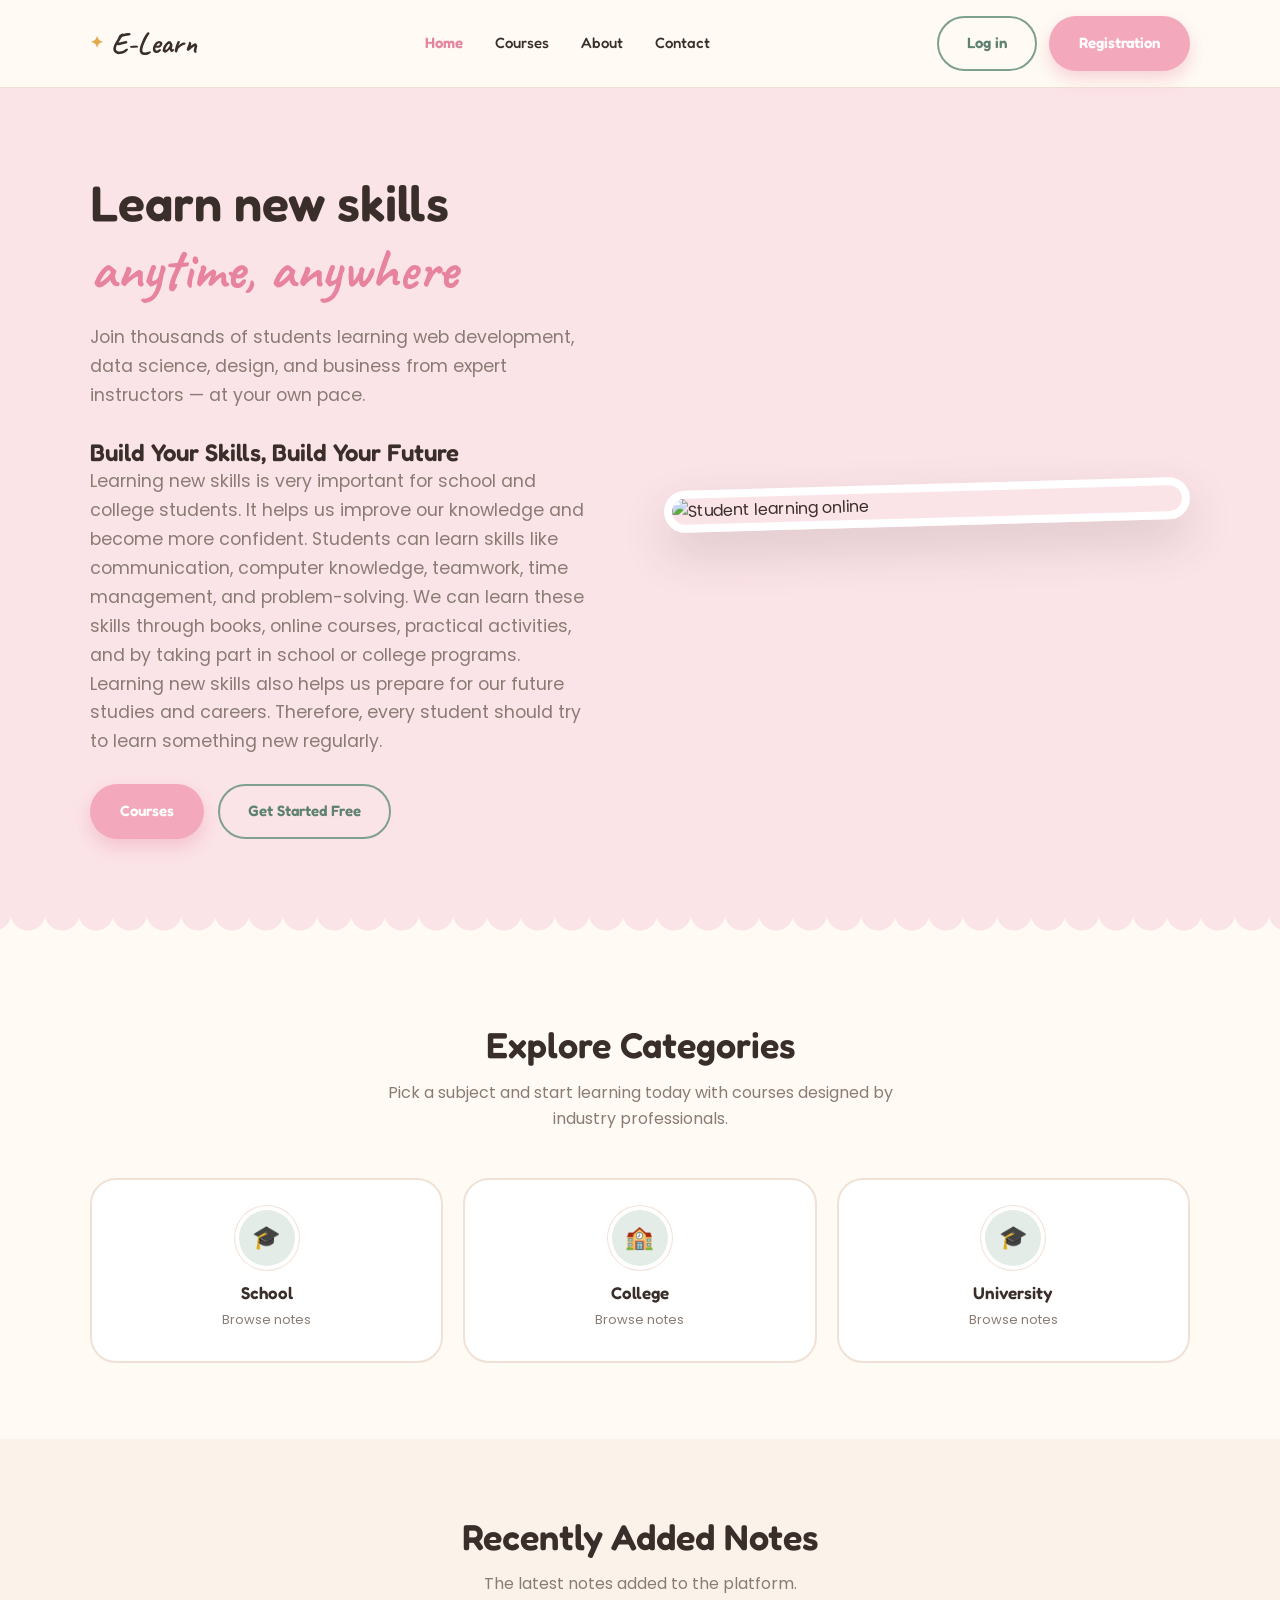
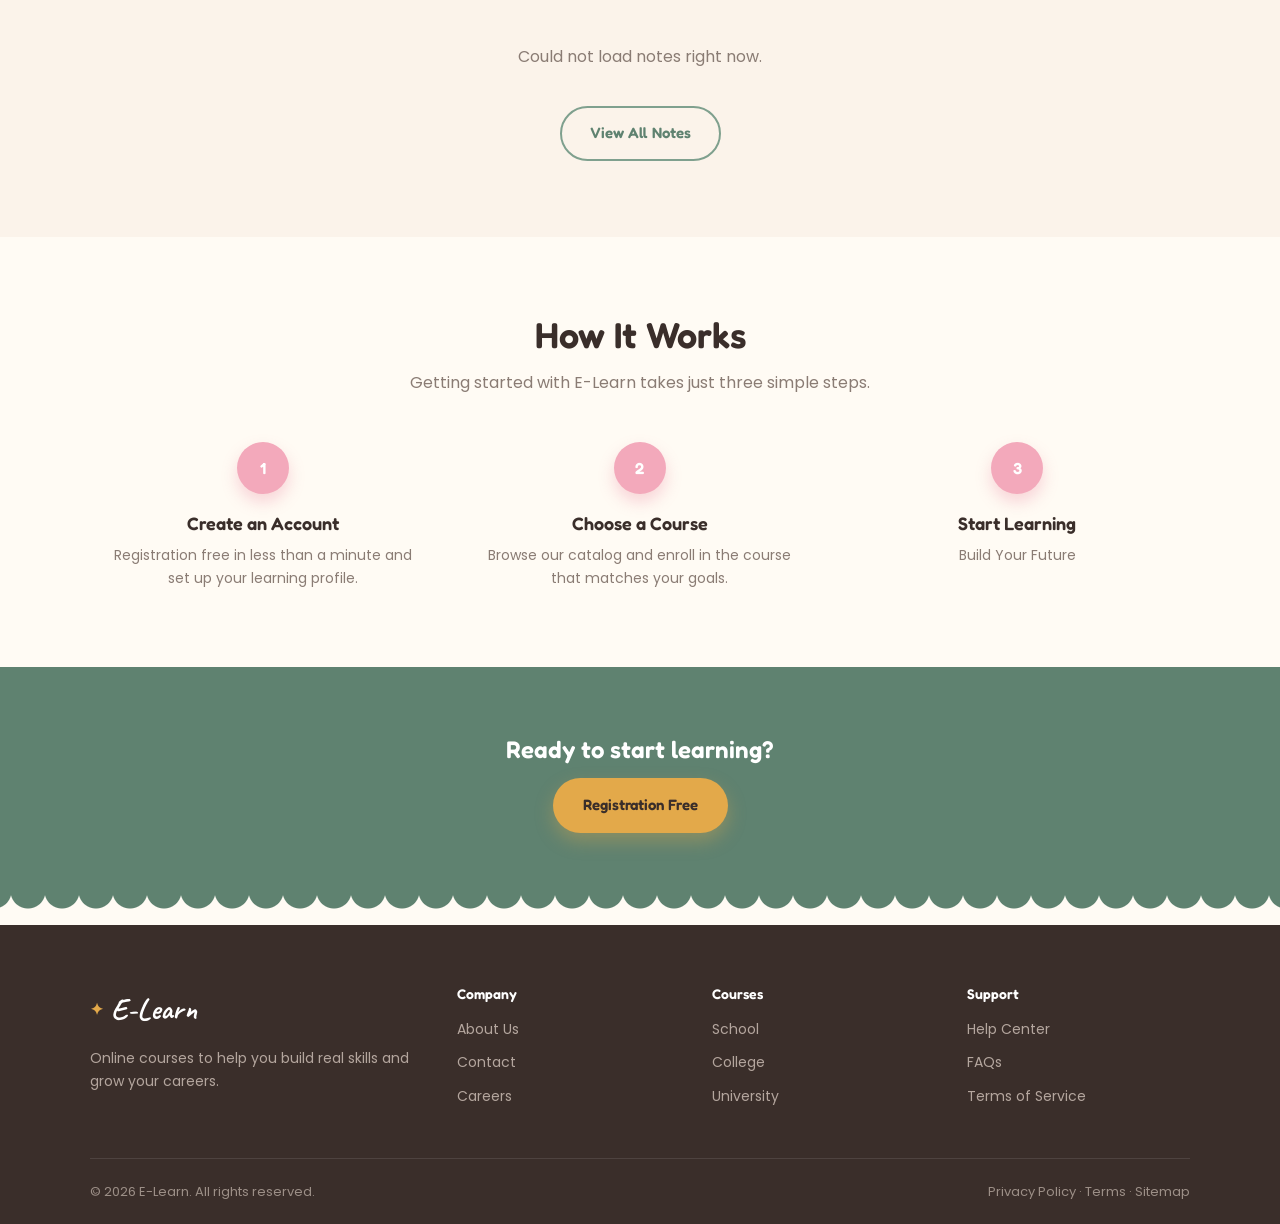
==== Frontend/index.html @ 2ed0da72 "Add files via upload" ====
<!DOCTYPE html>
<html lang="en">
<head>
<meta charset="UTF-8">
<meta name="viewport" content="width=device-width, initial-scale=1.0">
<title>E-Learn - Online Courses</title>
<link rel="stylesheet" href="style.css">
</head>
<body>

<header>
  <nav class="navbar">
    <a href="index.html" class="logo">E-Learn</a>
    <button class="menu-toggle" id="menuToggle" aria-label="Toggle menu">
      <span></span><span></span><span></span>
    </button>
    <ul class="nav-menu" id="navMenu">
      <li><a href="index.html" class="active">Home</a></li>
      <li><a href="courses.html">Courses</a></li>
      <li><a href="about.html">About</a></li>
      <li><a href="contact.html">Contact</a></li>
    </ul>
    <div class="nav-actions" id="navActions">
      <a href="login.html" class="btn btn-outline">Log in</a>
      <a href="signup.html" class="btn btn-primary">Registration</a>
    </div>
  </nav>
</header>

<main>

  <!-- Hero -->
  <section class="hero">
    <div class="container hero-grid">
      <div>
        <h1>Learn new skills <span>anytime, anywhere</span></h1>
        <p>Join thousands of students learning web development, data science, design, 
          and business from expert instructors — at your own pace.</p>
        <h2>Build Your Skills, Build Your Future</h2>

        <p>Learning new skills is very important for school and college students. 
          It helps us improve our knowledge and become more confident. 
          Students can learn skills like communication, computer knowledge, teamwork, 
          time management, and problem-solving. We can learn these skills through books,
           online courses, practical activities, and by taking part in school or 
           college programs. Learning new skills also helps us prepare for 
           our future studies and careers. Therefore, every student should try to
            learn something new regularly.</p>
        <div class="hero-buttons">
          <a href="courses.html" class="btn btn-primary">Courses</a>
          <a href="signup.html" class="btn btn-outline">Get Started Free</a>
        </div>
      </div>
      <div class="hero-img">
        <img src="https://images.unsplash.com/photo-1522202176988-66273c2fd55f?w=600&h=440&fit=crop" alt="Student learning online">
      </div>
    </div>
  </section>

  <!-- Categories -->
  <section class="section">
    <div class="container">
      <h2 class="section-title">Explore Categories</h2>
      <p class="section-subtitle">Pick a subject and start learning today with courses designed by industry professionals.</p>
      <div class="categories-grid" id="homeCategoriesGrid">
        <a href="courses.html?category=school" class="category-card">
          <div class="category-icon">&#127891;</div>
          <h3>School</h3>
          <p id="countSchool">Loading...</p>
        </a>
        <a href="courses.html?category=college" class="category-card">
          <div class="category-icon">&#127979;</div>
          <h3>College</h3>
          <p id="countCollege">Loading...</p>
        </a>
        <a href="courses.html?category=university" class="category-card">
          <div class="category-icon">&#127891;</div>
          <h3>University</h3>
          <p id="countUniversity">Loading...</p>
        </a>
      </div>
      <style>#homeCategoriesGrid{grid-template-columns:repeat(3, 1fr);}</style>
    </div>
  </section>

  <!-- Featured Courses -->
  <section class="section" style="background:var(--bg-light);">
    <div class="container">
      <h2 class="section-title">Recently Added Notes</h2>
      <p class="section-subtitle">The latest notes added to the platform.</p>
      <div class="courses-grid" id="featuredCoursesGrid">
        <p style="color:var(--text-light); text-align:center; grid-column:1/-1;">Loading...</p>
      </div>
      <div style="text-align:center; margin-top:36px;">
        <a href="courses.html" class="btn btn-outline">View All Notes</a>
      </div>
    </div>
  </section>

  <!-- How it works -->
  <section class="section">
    <div class="container">
      <h2 class="section-title">How It Works</h2>
      <p class="section-subtitle">Getting started with E-Learn takes just three simple steps.</p>
      <div class="steps-grid">
        <div class="step-card">
          <div class="step-number">1</div>
          <h3>Create an Account</h3>
          <p>Registration free in less than a minute and set up your learning profile.</p>
        </div>
        <div class="step-card">
          <div class="step-number">2</div>
          <h3>Choose a Course</h3>
          <p>Browse our catalog and enroll in the course that matches your goals.</p>
        </div>
        <div class="step-card">
          <div class="step-number">3</div>
          <h3>Start Learning</h3>
          <p>Build Your Future</p>
        </div>
      </div>
    </div>
  </section>

  <!-- CTA -->
  <section class="cta-band">
    <div class="container">
      <h2>Ready to start learning?</h2>
      <a href="signup.html" class="btn btn-primary">Registration Free</a>
    </div>
  </section>

</main>

<footer>
  <div class="container">
    <div class="footer-grid">
      <div class="footer-brand">
        <a href="index.html" class="logo" style="color:#fff;">E-Learn</a>
        <p>Online courses to help you build real skills and grow your careers.</p>
      </div>
      <div class="footer-col">
        <h4>Company</h4>
        <a href="about.html">About Us</a>
        <a href="contact.html">Contact</a>
        <a href="courses.html">Careers</a>
      </div>
      <div class="footer-col">
        <h4>Courses</h4>
        <a href="courses.html">School</a>
        <a href="courses.html">College</a>
        <a href="courses.html">University</a>
      </div>
      <div class="footer-col">
        <h4>Support</h4>
        <a href="contact.html">Help Center</a>
        <a href="Faqs.html">FAQs</a>
        <a href="Terms.html">Terms of Service</a>
      </div>
    </div>
    <div class="footer-bottom">
      <span>&copy; 2026 E-Learn. All rights reserved.</span>
      <span><a href="privacy.html">Privacy Policy</a> &middot; <a href="Terms.html">Terms</a> &middot; <a href="sitemap.html">Sitemap</a></span>
    </div>
  </div>
</footer>

<script src="Script.js"></script>
</body>
</html>
---- Frontend/style.css ----
/* ============================================================
   E-Learn — visual language
   Theme: soft, playful, boutique-inspired. Blush pink + sage
   green + warm cream, a handwritten script accent paired with a
   chunky rounded display face, scalloped wave dividers between
   sections, and "sticker" badges with a white ring border.
   Every class name below is unchanged from before, so no HTML/JS
   needs to change.
   ============================================================ */

@import url('https://fonts.googleapis.com/css2?family=Fredoka:wght@500;600;700&family=Poppins:wght@400;500;600;700&family=Caveat:wght@600;700&display=swap');

/* ===== Reset & Base ===== */
*{margin:0; padding:0; box-sizing:border-box;}

:root{
  --ink:#3A2E2A;
  --blush:#FBE4E8;
  --blush-deep:#F3A9BB;
  --blush-darker:#E8839D;
  --sage:#7FA08E;
  --sage-dark:#5F8270;
  --sage-light:#E3ECE6;
  --cream:#FFFBF4;
  --gold:#E3A94A;
  --gold-dark:#C88F35;

  --text:#3A2E2A;
  --text-light:#8A7C74;
  --bg:#FFFBF4;
  --bg-light:#FBF3EA;
  --border:#F0E1D6;
  --success:#5F8270;
  --warning:#E3A94A;
  --error:#DC2626;

  --radius:16px;
  --radius-lg:26px;
  --font-display:'Fredoka', 'Poppins', sans-serif;
  --font-body:'Poppins', 'Segoe UI', Arial, sans-serif;
  --font-hand:'Caveat', cursive;

  --shadow-sm:0 2px 8px rgba(58,46,42,.06);
  --shadow-md:0 10px 26px rgba(58,46,42,.10);
  --shadow-lg:0 20px 48px rgba(58,46,42,.16);
}

html{scroll-behavior:smooth;}

body{
  font-family:var(--font-body);
  color:var(--text);
  background:var(--bg);
  line-height:1.65;
  -webkit-font-smoothing:antialiased;
}

a{text-decoration:none; color:inherit;}
ul{list-style:none;}
img{max-width:100%; display:block;}

:focus-visible{
  outline:2.5px solid var(--sage-dark);
  outline-offset:2px;
  border-radius:4px;
}

.container{
  max-width:1140px;
  margin:0 auto;
  padding:0 20px;
}

h1,h2,h3,h4{
  font-family:var(--font-display);
  font-weight:600;
  line-height:1.24;
  color:var(--ink);
}

p{color:var(--text-light);}

/* Reusable scalloped "wave" edge — the site's recurring signature
   transition between a colored band and the section after it. */
.section-title, .about-hero h1, .course-hero h1, .hero h1{position:relative;}

.btn{
  display:inline-block;
  padding:13px 28px;
  border-radius:999px;
  font-family:var(--font-display);
  font-weight:600;
  font-size:15px;
  border:2px solid transparent;
  cursor:pointer;
  transition:transform .18s ease, box-shadow .18s ease, background .18s ease, color .18s ease, border-color .18s ease;
}
.btn-primary{
  background:var(--blush-deep);
  color:#fff;
  box-shadow:0 8px 18px rgba(232,131,157,.35);
}
.btn-primary:hover{
  background:var(--blush-darker);
  transform:translateY(-2px) rotate(-.5deg);
  box-shadow:0 12px 24px rgba(232,131,157,.4);
}
.btn-primary:active{transform:translateY(0);}
.btn-outline{border-color:var(--sage); color:var(--sage-dark); background:transparent;}
.btn-outline:hover{
  background:var(--sage);
  color:#fff;
  border-color:var(--sage);
  transform:translateY(-2px) rotate(.5deg);
  box-shadow:var(--shadow-md);
}
.btn-block{width:100%; text-align:center;}

.section{padding:76px 0;}
.section-title{
  text-align:center;
  margin-bottom:12px;
  font-size:clamp(27px, 3.4vw, 36px);
}
.section-subtitle{text-align:center; margin-bottom:46px; max-width:560px; margin-left:auto; margin-right:auto;}

/* ===== Header ===== */
header{
  border-bottom:1px solid var(--border);
  background:rgba(255,251,244,.9);
  backdrop-filter:blur(8px);
  position:sticky;
  top:0;
  z-index:100;
}
.navbar{
  display:flex;
  align-items:center;
  justify-content:space-between;
  padding:16px 20px;
  max-width:1140px;
  margin:0 auto;
}
.logo{
  font-family:var(--font-hand);
  font-size:30px;
  font-weight:700;
  color:var(--ink);
  display:flex;
  align-items:center;
  gap:2px;
}
.logo::before{
  content:"\2726";
  color:var(--gold);
  font-size:16px;
  margin-right:6px;
}
.nav-menu{
  display:flex;
  gap:32px;
  font-family:var(--font-display);
  font-weight:500;
  font-size:15px;
}
.nav-menu a{
  color:var(--text);
  padding:6px 0;
}
.nav-menu a.active{
  color:var(--blush-darker);
  font-weight:600;
}
.nav-actions{display:flex; align-items:center; gap:12px;}

.menu-toggle{
  display:none;
  flex-direction:column;
  gap:5px;
  background:none;
  border:none;
  cursor:pointer;
  padding:4px;
}
.menu-toggle span{
  width:24px; height:2px; background:var(--text); border-radius:2px;
}

/* ===== Hero ===== */
.hero{
  background:var(--blush);
  padding:84px 0 108px;
  position:relative;
  overflow:hidden;
}
.hero::after{
  content:"";
  position:absolute;
  bottom:0; left:0; right:0;
  height:34px;
  background-image:radial-gradient(circle at 17px 0, transparent 17px, var(--bg) 18px);
  background-size:34px 34px;
  background-repeat:repeat-x;
  background-position:bottom;
}
.hero-grid{
  display:grid;
  grid-template-columns:1fr 1fr;
  gap:48px;
  align-items:center;
  position:relative;
  z-index:1;
}
.hero h1{
  font-size:clamp(34px, 4.4vw, 50px);
  margin-bottom:18px;
}
.hero h1 span{
  font-family:var(--font-hand);
  color:var(--blush-darker);
  font-weight:700;
  font-size:1.15em;
}
.hero p{
  font-size:17.5px;
  margin-bottom:28px;
  max-width:46ch;
}
.hero-buttons{display:flex; gap:14px; flex-wrap:wrap;}
.hero-stats{
  display:flex;
  gap:40px;
  margin-top:40px;
  flex-wrap:wrap;
}
.hero-stats div strong{
  display:block;
  font-family:var(--font-display);
  font-size:26px;
  color:var(--ink);
}
.hero-stats div span{
  font-size:13px;
  color:var(--text-light);
}
.hero-img{
  border-radius:var(--radius-lg);
  overflow:hidden;
  box-shadow:var(--shadow-lg);
  transform:rotate(-1.6deg);
  border:8px solid #fff;
}
.hero-img img{width:100%; height:100%; object-fit:cover;}

/* ===== Categories ===== */
.categories-grid{
  display:grid;
  grid-template-columns:repeat(4, 1fr);
  gap:20px;
}
.category-card{
  display:block;
  color:inherit;
  border:2px solid var(--border);
  border-radius:var(--radius-lg);
  padding:30px 20px;
  text-align:center;
  background:#fff;
  transition:box-shadow .22s ease, transform .22s ease, border-color .22s ease;
}
.category-card:hover{
  box-shadow:var(--shadow-md);
  transform:translateY(-4px) rotate(-1deg);
  border-color:var(--blush-deep);
}
.category-icon{
  width:56px; height:56px;
  border-radius:50%;
  background:var(--sage-light);
  color:var(--sage-dark);
  display:flex; align-items:center; justify-content:center;
  font-size:23px;
  margin:0 auto 16px;
  box-shadow:0 0 0 4px #fff, 0 0 0 5px var(--border);
}
.category-card h3{font-family:var(--font-display); font-size:17px; margin-bottom:6px;}
.category-card p{font-size:13px; color:var(--text-light);}

/* ===== Course Cards ===== */
.courses-grid{
  display:grid;
  grid-template-columns:repeat(3, 1fr);
  gap:26px;
}
.course-card{
  display:block;
  border:2px solid var(--border);
  border-radius:var(--radius-lg);
  overflow:hidden;
  background:#fff;
  transition:box-shadow .22s ease, transform .22s ease, border-color .22s ease;
}
.course-card:hover{
  box-shadow:var(--shadow-lg);
  transform:translateY(-5px) rotate(-.6deg);
  border-color:var(--blush-deep);
}
.course-thumb{
  height:150px;
  background:linear-gradient(135deg, var(--sage), #A9C3B4);
  display:flex; align-items:center; justify-content:center;
  color:#fff;
  font-family:var(--font-display);
  font-size:14px;
  font-weight:600;
  letter-spacing:.03em;
  text-transform:uppercase;
}
.course-body{padding:22px;}
.course-tag{
  display:inline-block;
  font-family:var(--font-display);
  font-size:11px;
  font-weight:600;
  color:var(--gold-dark);
  background:#FCEFD9;
  padding:5px 13px;
  border-radius:999px;
  margin-bottom:12px;
  text-transform:uppercase;
  box-shadow:0 0 0 2px #fff, 0 0 0 3px #F3DFB4;
}
.course-card h3{font-size:18.5px; margin-bottom:8px; line-height:1.35;}
.course-card p.desc{font-size:14px; margin-bottom:16px;}
.course-meta{
  display:flex;
  justify-content:space-between;
  align-items:center;
  font-size:13px;
  color:var(--text-light);
  border-top:2px dotted var(--border);
  padding-top:14px;
}
.course-price{font-family:var(--font-display); font-weight:600; color:var(--blush-darker); font-size:17px;}
.rating{color:var(--warning); font-size:13px;}

/* ===== Filters (courses page) ===== */
.filters-bar{
  display:flex;
  gap:12px;
  flex-wrap:wrap;
  margin-bottom:36px;
  align-items:center;
  justify-content:space-between;
}
.filter-tags{display:flex; gap:10px; flex-wrap:wrap;}
.filter-tag{
  padding:9px 20px;
  border:2px solid var(--border);
  border-radius:999px;
  font-family:var(--font-display);
  font-size:13px;
  font-weight:600;
  cursor:pointer;
  background:#fff;
  color:var(--text);
  transition:all .18s ease;
}
.filter-tag.active,
.filter-tag:hover{
  background:var(--sage);
  border-color:var(--sage);
  color:#fff;
}
.search-box{
  display:flex;
  border:2px solid var(--border);
  border-radius:999px;
  overflow:hidden;
  background:#fff;
}
.search-box input{
  border:none;
  padding:10px 18px;
  font-size:14px;
  width:220px;
  outline:none;
  font-family:inherit;
}
.search-box button{
  background:var(--blush-deep);
  color:#fff;
  border:none;
  padding:0 20px;
  cursor:pointer;
  font-family:var(--font-display);
  font-weight:600;
}

/* ===== Steps / How it works ===== */
.steps-grid{
  display:grid;
  grid-template-columns:repeat(3, 1fr);
  gap:32px;
}
.step-card{text-align:center; padding:0 12px;}
.step-number{
  width:52px; height:52px;
  border-radius:50%;
  background:var(--blush-deep);
  color:#fff;
  display:flex; align-items:center; justify-content:center;
  font-family:var(--font-display);
  font-weight:600;
  margin:0 auto 18px;
  box-shadow:0 8px 16px rgba(232,131,157,.32);
}
.step-card h3{font-size:18px; margin-bottom:10px;}
.step-card p{font-size:14px;}

/* ===== Testimonials ===== */
.testimonials-grid{
  display:grid;
  grid-template-columns:repeat(3, 1fr);
  gap:24px;
}
.testimonial-card{
  border:2px solid var(--border);
  border-radius:var(--radius-lg);
  padding:28px;
  background:#fff;
  position:relative;
}
.testimonial-card::before{
  content:"\201C";
  position:absolute;
  top:6px; left:22px;
  font-family:var(--font-hand);
  font-size:56px;
  color:var(--blush);
  line-height:1;
  z-index:0;
}
.testimonial-card p.quote{
  color:var(--text);
  font-size:14.5px;
  margin-bottom:20px;
  position:relative;
  z-index:1;
}
.testimonial-person{
  display:flex; align-items:center; gap:12px;
}
.avatar{
  width:40px; height:40px;
  border-radius:50%;
  background:var(--sage);
  color:#fff;
  display:flex; align-items:center; justify-content:center;
  font-weight:600;
  font-size:14px;
}
.testimonial-person strong{display:block; font-size:14px;}
.testimonial-person span{font-size:12px; color:var(--text-light);}

/* ===== CTA Band ===== */
.cta-band{
  background:var(--sage-dark);
  color:#fff;
  text-align:center;
  padding:68px 0 92px;
  position:relative;
  overflow:hidden;
}
.cta-band::after{
  content:"";
  position:absolute;
  bottom:0; left:0; right:0;
  height:34px;
  background-image:radial-gradient(circle at 17px 0, transparent 17px, var(--bg) 18px);
  background-size:34px 34px;
  background-repeat:repeat-x;
  background-position:bottom;
}
.cta-band h2{color:#fff; margin-bottom:14px; font-family:var(--font-display);}
.cta-band p{color:#D9E7DF; margin-bottom:26px;}
.cta-band .btn-primary{background:var(--gold); color:var(--ink); box-shadow:0 8px 18px rgba(227,169,74,.35);}
.cta-band .btn-primary:hover{background:var(--gold-dark); color:#fff;}

/* ===== Course Detail Page ===== */
.course-hero{
  background:var(--sage-light);
  padding:52px 0;
  border-bottom:2px solid var(--border);
}
.breadcrumb{font-size:13px; color:var(--text-light); margin-bottom:16px;}
.breadcrumb a{color:var(--sage-dark); font-weight:600;}
.course-hero h1{font-size:clamp(26px,3.2vw,34px); margin-bottom:14px; max-width:60ch;}
.course-hero-meta{
  display:flex; gap:24px; flex-wrap:wrap;
  font-size:14px; color:var(--text-light);
  margin-top:16px;
}
.course-hero-meta strong{color:var(--ink);}

.course-layout{
  display:grid;
  grid-template-columns:2fr 1fr;
  gap:40px;
  padding:52px 0;
  align-items:start;
}
.course-main h2{font-size:22px; margin:32px 0 16px;}
.course-main h2:first-child{margin-top:0;}
.course-main p{margin-bottom:14px;}
.course-main ul{margin-bottom:20px;}
.course-main ul li{
  padding:8px 0 8px 26px;
  position:relative;
  font-size:14.5px;
  color:var(--text);
  border-bottom:2px dotted var(--border);
}
.course-main ul li::before{
  content:"\2713";
  position:absolute; left:0; top:8px;
  color:var(--sage-dark);
  font-weight:700;
}

.curriculum-item{
  border:2px solid var(--border);
  border-radius:var(--radius);
  margin-bottom:10px;
  overflow:hidden;
  transition:border-color .18s ease;
}
.curriculum-item:hover{border-color:var(--blush-deep);}
.curriculum-head{
  display:flex; justify-content:space-between;
  padding:14px 18px;
  background:var(--bg-light);
  font-weight:600;
  font-size:14.5px;
}
.curriculum-head span{font-weight:400; color:var(--text-light); font-size:13px;}

.sidebar-card{
  border:2px solid var(--border);
  border-radius:var(--radius-lg);
  padding:26px;
  position:sticky;
  top:90px;
  box-shadow:var(--shadow-sm);
  background:#fff;
}
.sidebar-price{
  font-family:var(--font-display);
  font-size:32px;
  font-weight:600;
  margin-bottom:4px;
  color:var(--blush-darker);
}
.sidebar-price span{
  font-size:15px;
  font-weight:400;
  color:var(--text-light);
  text-decoration:line-through;
  margin-left:8px;
}
.sidebar-card .btn{margin:16px 0 20px;}
.sidebar-list li{
  display:flex; justify-content:space-between;
  font-size:13.5px;
  padding:11px 0;
  border-bottom:2px dotted var(--border);
  color:var(--text-light);
}
.sidebar-list li strong{color:var(--ink);}

/* ===== Forms (login/signup/contact) ===== */
.form-page{
  min-height:calc(100vh - 260px);
  padding:64px 20px 90px;
  display:flex;
  justify-content:center;
  align-items:flex-start;
  background:var(--blush);
  position:relative;
  overflow:hidden;
}
.form-page::after{
  content:"";
  position:absolute;
  bottom:0; left:0; right:0;
  height:34px;
  background-image:radial-gradient(circle at 17px 0, transparent 17px, var(--bg) 18px);
  background-size:34px 34px;
  background-repeat:repeat-x;
  background-position:bottom;
}
.form-card{
  width:100%;
  max-width:420px;
  border:2px solid var(--border);
  border-radius:var(--radius-lg);
  padding:40px 36px 36px;
  background:#fff;
  box-shadow:var(--shadow-lg);
  position:relative;
  overflow:hidden;
  z-index:1;
}
.form-card::before{
  content:"";
  position:absolute;
  top:0; left:0; right:0;
  height:7px;
  background:linear-gradient(90deg, var(--blush-deep), var(--gold), var(--sage));
}
.form-card h1{font-size:28px; margin-bottom:8px; text-align:center; font-family:var(--font-hand); font-weight:700;}
.form-card p.sub{text-align:center; margin-bottom:30px; font-size:14px;}
.form-group{margin-bottom:18px;}
.form-group label{
  display:block;
  font-size:13.5px;
  font-weight:600;
  margin-bottom:6px;
  color:var(--ink);
}
.form-group input,
.form-group textarea{
  width:100%;
  padding:12px 16px;
  border:2px solid var(--border);
  border-radius:var(--radius);
  font-size:14px;
  font-family:inherit;
  outline:none;
  transition:border-color .18s ease, box-shadow .18s ease;
  background:var(--bg-light);
}
.form-group input:focus,
.form-group textarea:focus{
  border-color:var(--blush-deep);
  background:#fff;
  box-shadow:0 0 0 4px var(--blush);
}
.form-row{
  display:flex; align-items:center; justify-content:space-between;
  font-size:13px; margin-bottom:20px;
}
.form-footer-note{
  text-align:center;
  margin-top:22px;
  font-size:14px;
}
.form-footer-note a{color:var(--blush-darker); font-weight:700;}
.divider{
  display:flex; align-items:center; gap:12px;
  margin:24px 0;
  color:var(--text-light);
  font-size:12px;
  text-transform:uppercase;
  letter-spacing:.06em;
}
.divider::before,
.divider::after{
  content:"";
  flex:1; height:2px;
  background:var(--border);
}
.social-btn{
  width:100%;
  padding:12px;
  border:2px solid var(--border);
  border-radius:var(--radius);
  background:#fff;
  font-weight:600;
  font-size:14px;
  cursor:pointer;
  margin-bottom:10px;
  transition:border-color .18s ease, box-shadow .18s ease, transform .18s ease;
}
.social-btn:hover{border-color:var(--sage); box-shadow:var(--shadow-sm); transform:translateY(-1px);}

/* Contact page extras */
.contact-grid{
  display:grid;
  grid-template-columns:1fr 1fr;
  gap:48px;
}
.contact-info-item{
  display:flex; gap:14px;
  margin-bottom:26px;
}
.contact-icon{
  width:44px; height:44px;
  border-radius:50%;
  background:var(--sage-light);
  color:var(--sage-dark);
  display:flex; align-items:center; justify-content:center;
  font-size:18px;
  flex-shrink:0;
  box-shadow:0 0 0 3px #fff, 0 0 0 4px var(--border);
}
.contact-info-item h4{font-size:15px; margin-bottom:4px;}
.contact-info-item p{font-size:14px;}

/* ===== About page ===== */
.about-hero{
  background:var(--blush);
  padding:70px 0 96px;
  text-align:center;
  position:relative;
  overflow:hidden;
}
.about-hero::after{
  content:"";
  position:absolute;
  bottom:0; left:0; right:0;
  height:34px;
  background-image:radial-gradient(circle at 17px 0, transparent 17px, var(--bg) 18px);
  background-size:34px 34px;
  background-repeat:repeat-x;
  background-position:bottom;
}
.about-hero h1{font-size:clamp(30px,4vw,42px); margin-bottom:14px; position:relative; z-index:1;}
.about-hero p{max-width:60ch; margin:0 auto; position:relative; z-index:1;}
.values-grid{
  display:grid;
  grid-template-columns:repeat(3, 1fr);
  gap:24px;
}
.value-card{
  padding:30px;
  border:2px solid var(--border);
  border-radius:var(--radius-lg);
  background:#fff;
  transition:box-shadow .2s ease, transform .2s ease;
}
.value-card:hover{box-shadow:var(--shadow-md); transform:translateY(-3px) rotate(-.5deg);}
.value-card h3{font-size:17.5px; margin-bottom:10px;}
.value-card p{font-size:14px;}
.team-grid{
  display:grid;
  grid-template-columns:repeat(4, 1fr);
  gap:24px;
}
.team-card{text-align:center;}
.team-photo{
  width:230px; height:320px;
  border-radius:26px;
  background:var(--sage-light);
  border:4px solid #fff;
  box-shadow:0 0 0 2px var(--ink), var(--shadow-lg);
  margin:0 auto 18px;
  display:flex; align-items:center; justify-content:center;
  font-family:var(--font-display);
  font-weight:600;
  font-size:58px;
  color:var(--sage-dark);
  overflow:hidden;
}
.team-photo img{
  width:100%;
  height:100%;
  object-fit:contain;
}
.team-card h4{font-size:15.5px; margin-bottom:4px;}
.team-card span{font-size:13px; color:var(--text-light);}

.stats-band{
  background:var(--ink);
  color:#fff;
  padding:52px 0;
}
.stats-grid{
  display:grid;
  grid-template-columns:repeat(4, 1fr);
  text-align:center;
  gap:20px;
}
.stats-grid strong{display:block; font-family:var(--font-display); font-size:36px; color:var(--gold);}
.stats-grid span{font-size:13px; color:#C9BEB8;}

/* ===== Profile Page ===== */
.profile-hero{
  background:var(--sage-light);
  padding:48px 0;
  border-bottom:2px solid var(--border);
}
.profile-hero-inner{
  display:flex;
  align-items:center;
  gap:20px;
}
.profile-avatar{
  width:68px; height:68px;
  border-radius:50%;
  background:var(--blush-deep);
  color:#fff;
  font-family:var(--font-display);
  font-size:27px;
  font-weight:600;
  display:flex; align-items:center; justify-content:center;
  flex-shrink:0;
  overflow:hidden;
  box-shadow:0 0 0 4px #fff, 0 0 0 5px var(--border);
}
.profile-avatar img{
  width:100%; height:100%;
  object-fit:cover;
  border-radius:50%;
}
.profile-hero-inner h1{font-size:24px; margin-bottom:4px;}
.profile-hero-inner p{font-size:14px;}

.profile-stats-grid{
  display:grid;
  grid-template-columns:repeat(4, 1fr);
  gap:20px;
}
.profile-stat-card{
  border:2px solid var(--border);
  border-radius:var(--radius-lg);
  padding:24px;
  text-align:center;
  background:#fff;
  transition:box-shadow .2s ease, transform .2s ease;
}
.profile-stat-card:hover{box-shadow:var(--shadow-md); transform:translateY(-3px);}
.profile-stat-card strong{
  display:block;
  font-family:var(--font-display);
  font-size:30px;
  color:var(--blush-darker);
  margin-bottom:6px;
}
.profile-stat-card span{font-size:13px; color:var(--text-light);}

.profile-course-list{display:flex; flex-direction:column; gap:14px;}
.profile-course-row{
  display:flex;
  align-items:center;
  gap:18px;
  border:2px solid var(--border);
  border-radius:var(--radius-lg);
  padding:16px;
  background:#fff;
  transition:box-shadow .18s ease, border-color .18s ease;
}
.profile-course-row:hover{box-shadow:var(--shadow-sm); border-color:var(--blush-deep);}
.profile-course-info{flex:1;}
.profile-course-info h4{font-size:15px; margin-bottom:10px;}
.progress-bar{
  width:100%;
  height:8px;
  background:var(--bg-light);
  border-radius:10px;
  overflow:hidden;
  margin-bottom:6px;
}
.progress-fill{
  height:100%;
  background:linear-gradient(90deg, var(--blush-deep), var(--gold));
  border-radius:10px;
}
.progress-label{font-size:12px; color:var(--text-light);}

@media (max-width: 600px){
  .profile-stats-grid{grid-template-columns:repeat(2, 1fr);}
  .profile-course-row{flex-wrap:wrap;}
  .profile-hero-inner{flex-wrap:wrap;}
  .profile-hero-inner button{margin-left:0 !important; width:100%;}
}

.role-badge{
  display:inline-block;
  font-family:var(--font-display);
  font-size:11px;
  font-weight:600;
  padding:4px 12px;
  border-radius:999px;
  text-transform:uppercase;
  letter-spacing:.02em;
}
.role-badge.student{background:var(--sage-light); color:var(--sage-dark);}
.role-badge.admin{background:#FCE4EA; color:var(--blush-darker);}
.role-badge.superadmin{background:#FBEACB; color:var(--gold-dark);}

.user-row select{
  padding:9px 11px;
  border:2px solid var(--border);
  border-radius:var(--radius);
  font-size:13px;
  font-family:inherit;
  background:#fff;
}

.module-block{
  border:2px solid var(--border);
  border-radius:var(--radius-lg);
  padding:18px;
  margin-bottom:12px;
  background:var(--bg-light);
}
.module-block-head{
  display:flex;
  justify-content:space-between;
  align-items:center;
  margin-bottom:10px;
}
.module-block-head span{
  font-family:var(--font-display);
  font-size:12px;
  font-weight:600;
  color:var(--text-light);
  text-transform:uppercase;
  letter-spacing:.04em;
}
.module-remove-btn{
  background:none;
  border:none;
  color:var(--error);
  font-size:12.5px;
  font-weight:600;
  cursor:pointer;
  padding:2px 6px;
}
.module-block input,
.module-block textarea{
  width:100%;
  padding:10px 12px;
  border:2px solid var(--border);
  border-radius:var(--radius);
  font-size:13.5px;
  font-family:inherit;
  margin-bottom:8px;
  background:#fff;
}
.module-block input[type="file"]{
  padding:8px;
  font-size:12.5px;
  cursor:pointer;
}
.module-block input:focus,
.module-block textarea:focus{
  outline:none;
  border-color:var(--blush-deep);
}
.module-block label{
  display:block;
  font-size:12px;
  font-weight:600;
  margin-bottom:4px;
  color:var(--text-light);
}
.module-resource-row{
  display:grid;
  grid-template-columns:1fr 1.4fr;
  gap:8px;
}

/* ===== Footer ===== */
footer{
  background:var(--ink);
  color:#D8CCC5;
  padding-top:60px;
}
.footer-grid{
  display:grid;
  grid-template-columns:1.5fr 1fr 1fr 1fr;
  gap:32px;
  padding-bottom:40px;
  border-bottom:1px solid rgba(255,255,255,.1);
}
.footer-brand p{color:#B4A69E; font-size:14px; margin-top:12px;}
.footer-col h4{color:#fff; font-family:var(--font-display); font-size:14px; margin-bottom:16px;}
.footer-col a{
  display:block;
  color:#B4A69E;
  font-size:14px;
  margin-bottom:10px;
}
.footer-col a:hover{color:#fff;}
.footer-bottom{
  display:flex; justify-content:space-between;
  padding:22px 0;
  font-size:13px;
  color:#9C8F87;
  flex-wrap:wrap;
  gap:10px;
}

/* ===== Responsive ===== */
@media (max-width: 900px){
  .hero-grid,
  .course-layout,
  .contact-grid{grid-template-columns:1fr;}
  .categories-grid,
  .courses-grid,
  .steps-grid,
  .testimonials-grid,
  .values-grid{grid-template-columns:repeat(2, 1fr);}
  .team-grid,
  .stats-grid{grid-template-columns:repeat(2, 1fr);}
  .footer-grid{grid-template-columns:1fr 1fr;}
  .nav-menu{
    position:absolute;
    top:100%; left:0; right:0;
    background:#fff;
    flex-direction:column;
    gap:0;
    max-height:0;
    overflow:hidden;
    border-bottom:1px solid var(--border);
    transition:max-height .25s ease;
  }
  .nav-menu.open{max-height:300px;}
  .nav-menu a{width:100%; padding:14px 20px; border-bottom:1px solid var(--border);}
  .menu-toggle{display:flex;}
}
@media (max-width: 600px){
  .categories-grid,
  .courses-grid,
  .steps-grid,
  .testimonials-grid,
  .values-grid,
  .team-grid,
  .stats-grid{grid-template-columns:1fr;}
  .hero h1{font-size:32px;}
  .hero-stats{gap:24px;}
  .form-card{padding:32px 24px 28px;}
  .nav-actions{gap:8px;}
  .nav-actions .btn{padding:9px 14px; font-size:13px; white-space:nowrap;}
  .navbar{gap:8px;}
  .logo{font-size:24px;}
}

@media (prefers-reduced-motion: reduce){
  html{scroll-behavior:auto;}
  *{transition-duration:.01ms !important; animation-duration:.01ms !important;}
}
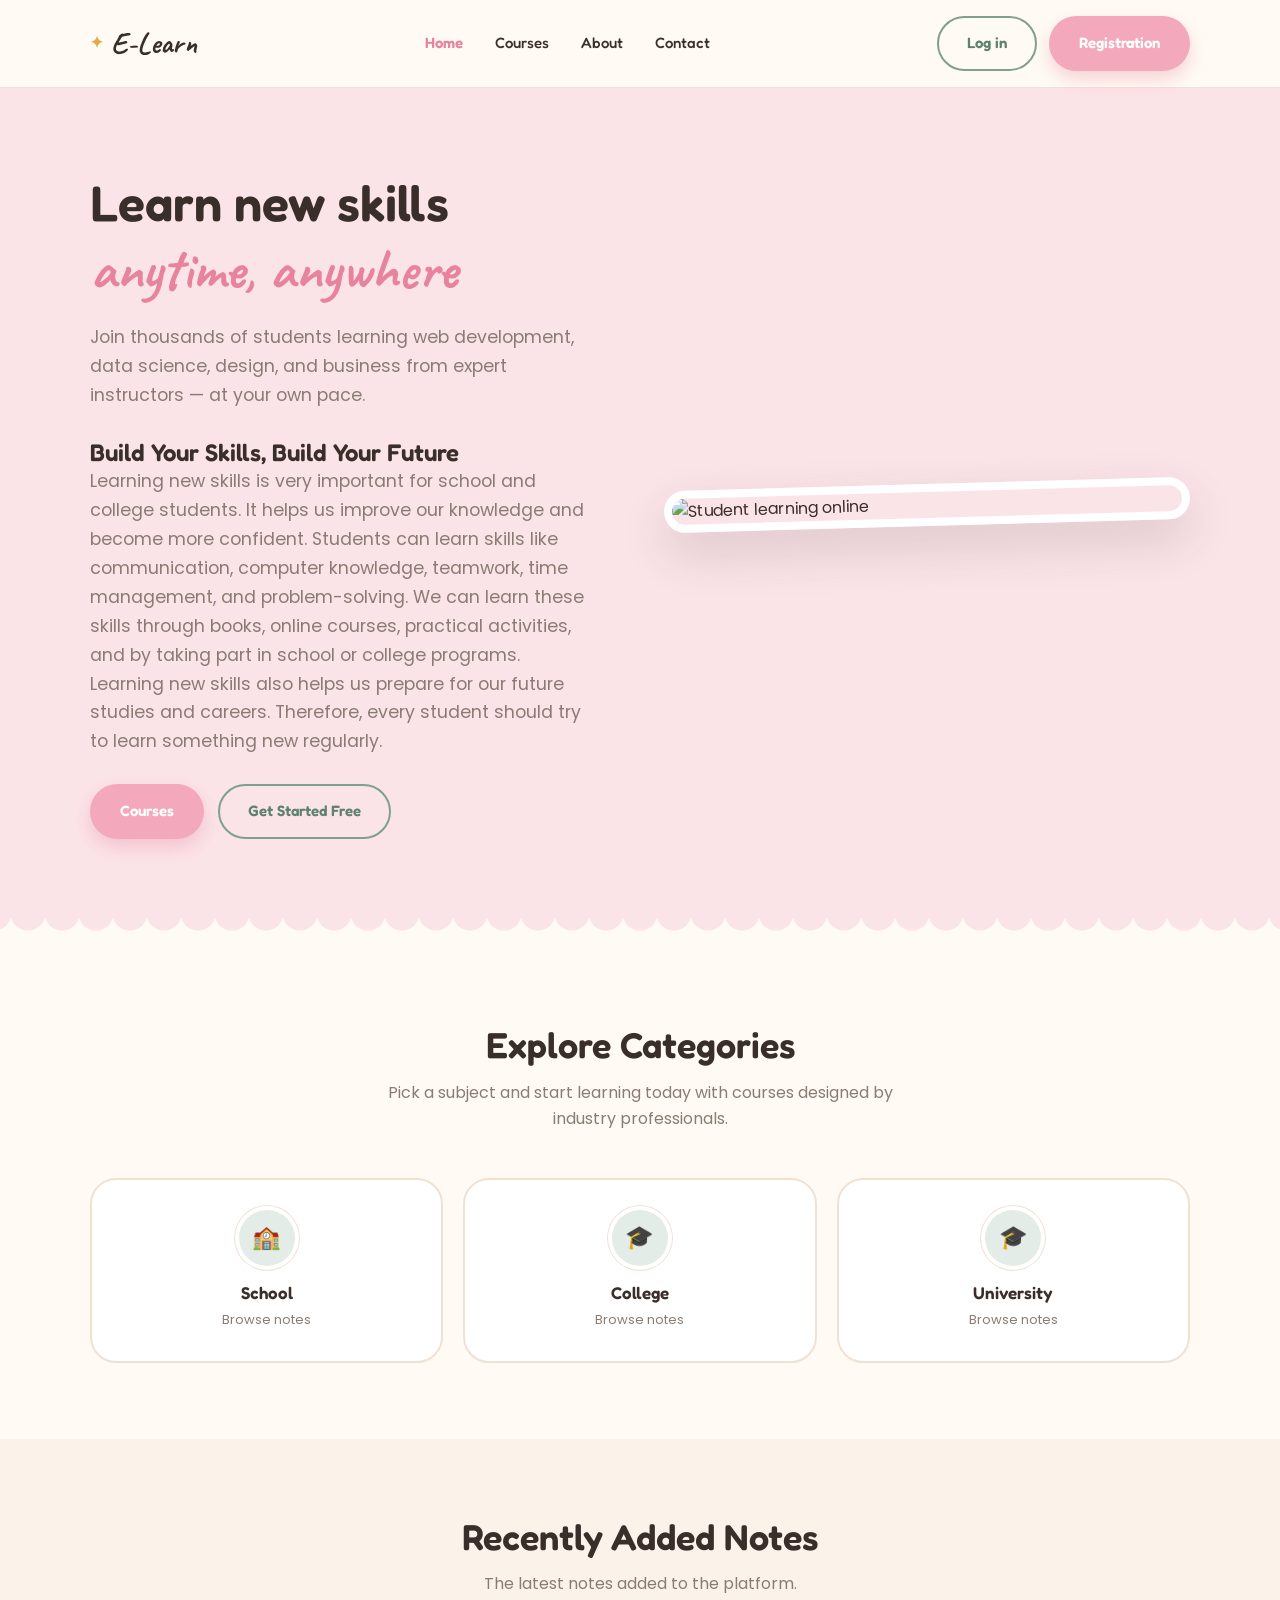
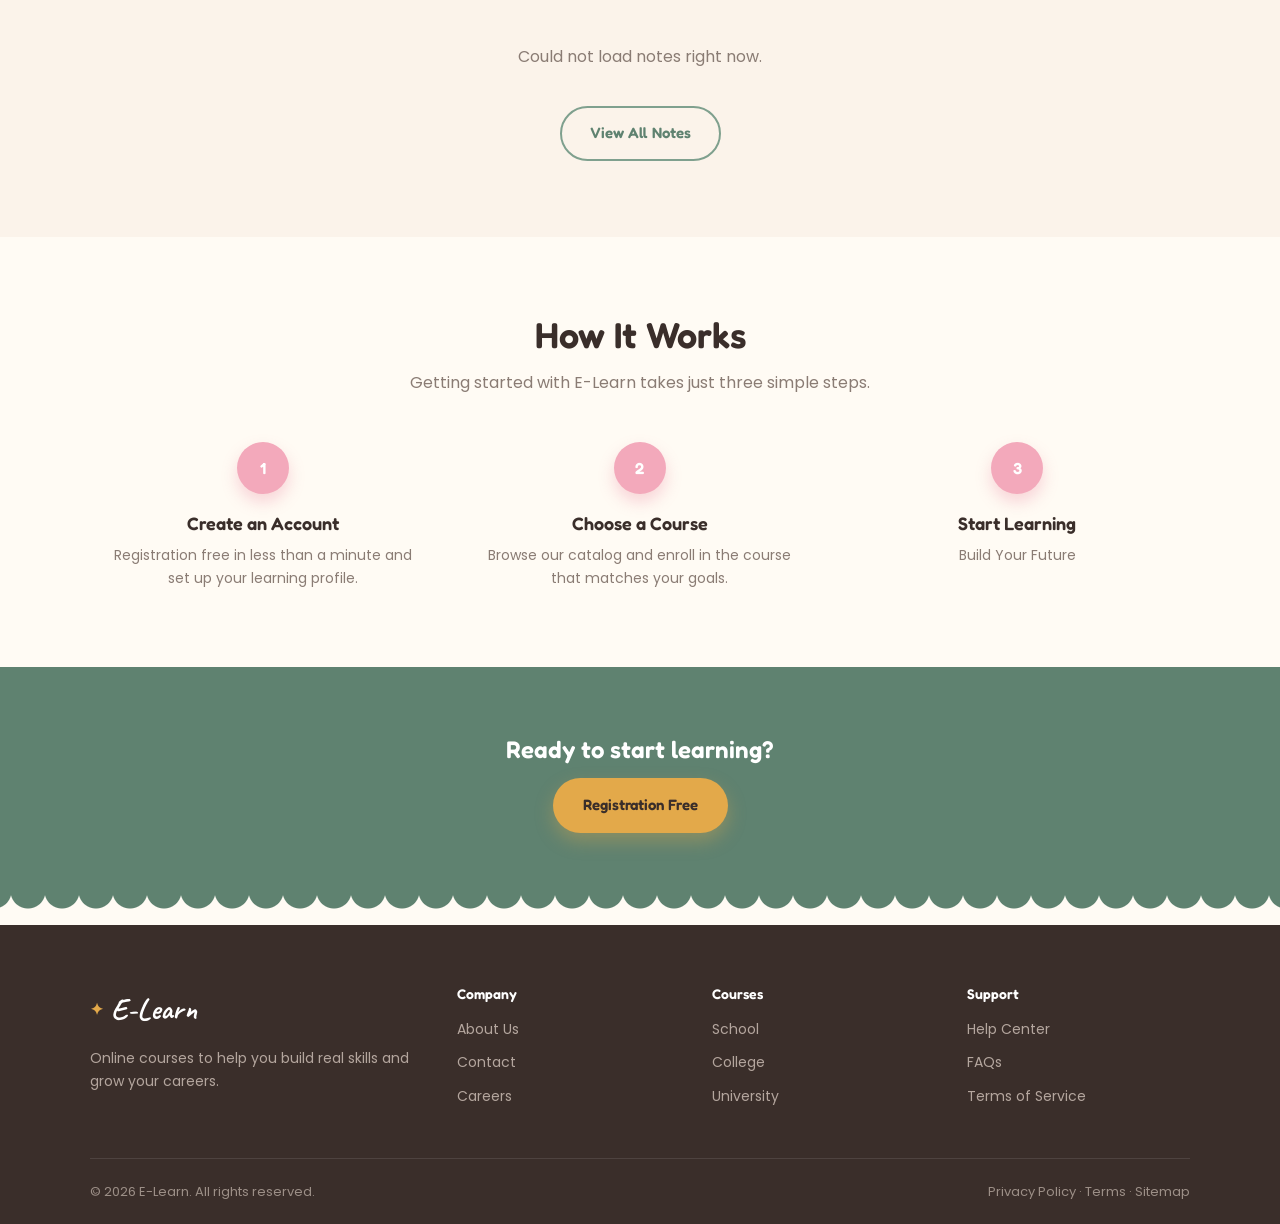
==== commit b355678e: "Add files via upload" ====
--- a/Frontend/index.html
+++ b/Frontend/index.html
@@ -64,12 +64,12 @@
       <p class="section-subtitle">Pick a subject and start learning today with courses designed by industry professionals.</p>
       <div class="categories-grid" id="homeCategoriesGrid">
         <a href="courses.html?category=school" class="category-card">
-          <div class="category-icon">&#127891;</div>
+          <div class="category-icon">&#127979;</div>
           <h3>School</h3>
           <p id="countSchool">Loading...</p>
         </a>
         <a href="courses.html?category=college" class="category-card">
-          <div class="category-icon">&#127979;</div>
+          <div class="category-icon">&#127891;</div>
           <h3>College</h3>
           <p id="countCollege">Loading...</p>
         </a>
